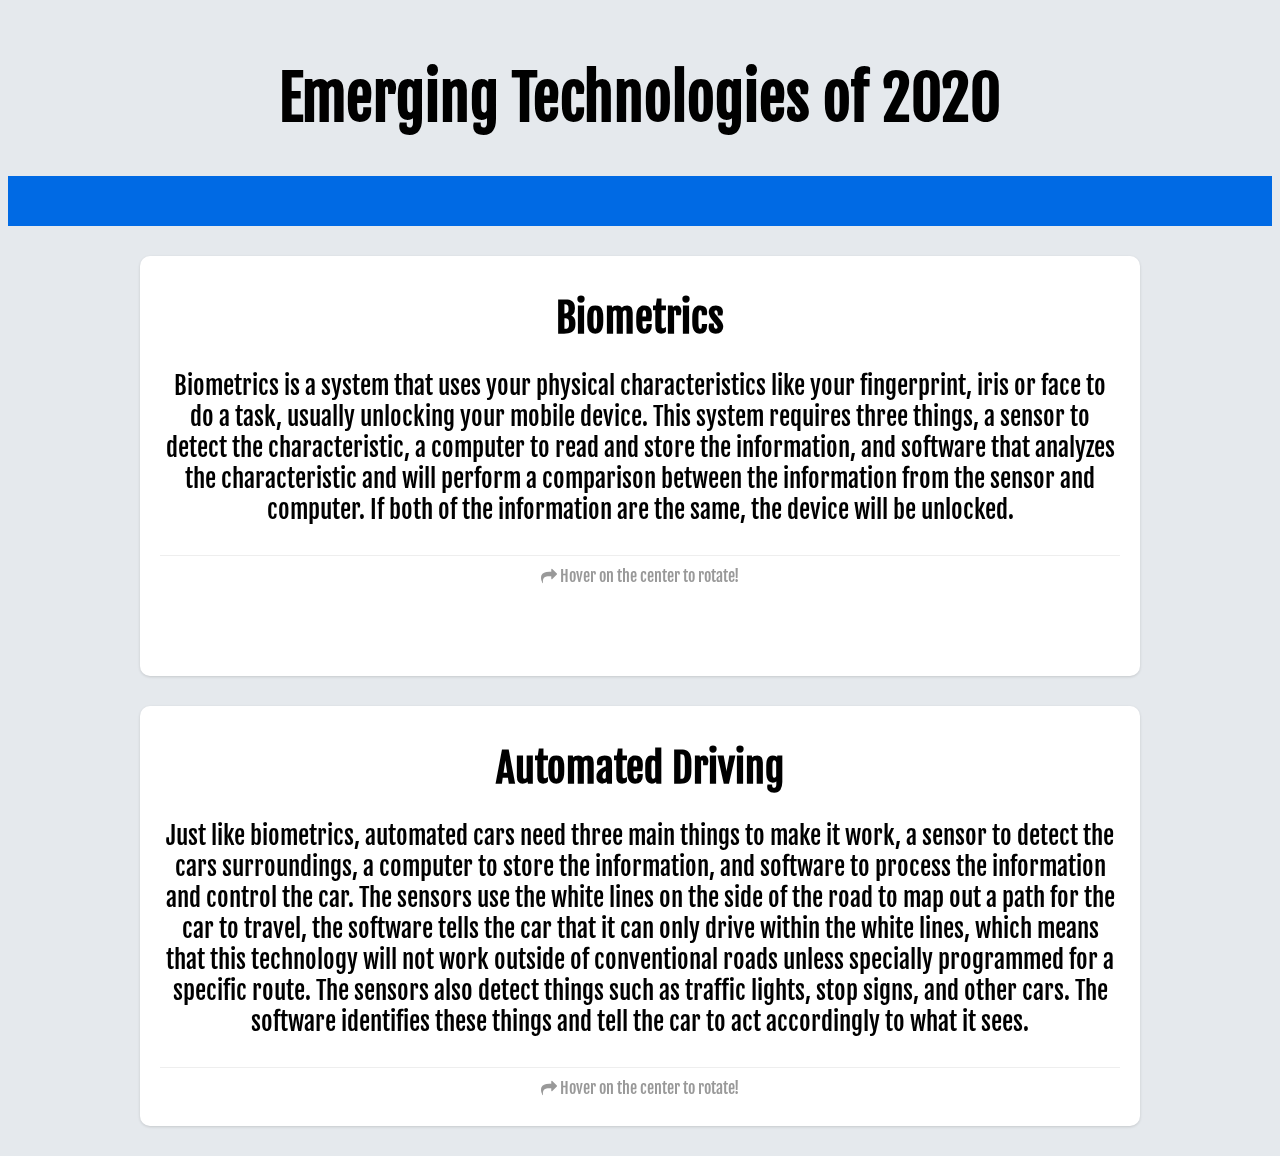
==== index.html @ e579bd13 "Finished automated driving card" ====
<!DOCTYPE html>
<html>
  <head>
    <title>Emerging Tech of 2020</title>

    <link href="css/rotating-card.css" rel="stylesheet" />
    <link
      href="https://netdna.bootstrapcdn.com/font-awesome/4.5.0/css/font-awesome.min.css"
      rel="stylesheet"
    />
    <link
      href="https://fonts.googleapis.com/css2?family=Fjalla+One&display=swap"
      rel="stylesheet"
    />
  </head>
  <body>
    <h1 id="mainTitle">Emerging Technologies of 2020</h1>
    <div id="header"></div>

        <!-- BIOMETRICS CARD -->
        <div class="card-container">
        <div class="card">
            <div class="front">
            <div class="content">
                <div class="main">
                <h1 class="cardName">Biometrics</h1>
                <p class="text-center">
                    Biometrics is a system that uses your physical characteristics like your 
                    fingerprint, iris or face to do a task, usually unlocking your mobile device. 
                    This system requires three things, a sensor to detect the characteristic, a 
                    computer to read and store the information, and software that analyzes the 
                    characteristic and will perform a comparison between the information from the 
                    sensor and computer. If both of the information are the same, the device will 
                    be unlocked. 
                </p>
                </div>
                <div class="footer">
                <div class="rating">
                    <i class="fa fa-mail-forward"></i> Hover on the center to rotate!
                </div>
                </div>
            </div>
            </div>
            <!-- BACK PANEL -->
            <div class="back">
            <div class="content">
                <div class="main">
                <p class="text-center">
                    <h2>Pros:</h2>
                    <ul>
                        <li>
                            It is nearly impossible to forget or lose the security key which is always
                            attached to you. Your body parts are special to you and hard to copy.
                        </li>
                        <li>
                            These systems work faster than inputting passwords manually which makes it
                            more convenient.
                        </li>
                    </ul>
                    <h2>Cons:</h2>
                    <ul>
                        <li>
                            If you the part of you that is registered to the system is damaged or had its
                            appearance altered, the system will not recognize it.
                        </li>
                    </ul>
                </p>
                    </div>
                </div>
                </div>
            </div>
            </div>
            </div>
            <!-- END OF BACK PANEL -->
        </div>
        <!-- END OF CARD -->
        </div>
        <!-- END OF CARD CONTAINER -->
        
        <!-- AUTOMATED DRIVING CARD-->
        <div class="card-container">
            <div class="card">
                <div class="front">
                <div class="content">
                    <div class="main">
                    <h1 class="cardName">Automated Driving</h1>
                    <p class="text-center">
                        Just like biometrics, automated cars need three main things to make it 
                        work, a sensor to detect the cars surroundings, a computer to store the 
                        information, and software to process the information and control the car. 
                        The sensors use the white lines on the side of the road to map out a path 
                        for the car to travel, the software tells the car that it can only drive 
                        within the white lines, which means that this technology will not work 
                        outside of conventional roads unless specially programmed for a specific 
                        route. The sensors also detect things such as traffic lights, stop signs, 
                        and other cars. The software identifies these things and tell the car to 
                        act accordingly to what it sees. 
                    </p>
                    </div>
                    <div class="footer">
                    <div class="rating"></div>
                        <i class="fa fa-mail-forward"></i> Hover on the center to rotate!
                    </div>
                    </div>
                </div>
                </div>
                <!-- BACK PANEL -->
                <div class="back">
                <div class="content">
                    <div class="main">
                    <p class="text-center">
                        <h2>Pros:</h2>
                        <ul>
                            <li>
                                Better traffic control due to cars being able to communicate with each
                                other and coordinate movement.
                            </li>
                            <li>
                                Less accidents as cars are always alert and have 360 degree vision.
                            </li>
                        </ul>
                        <h2>Cons:</h2>
                        <ul>
                            <li>
                                A human is always needed in the drivers seat to take control just in 
                                case the system fails.
                            </li>
                            <li>
                                Weather may block the sensors, preventing them from working properly.
                            </li>
                        </ul>
                    </p>
                        </div>
                    </div>
                    </div>
                </div>
                </div>
                </div>
                <!-- END OF BACK PANEL -->
            </div>
            <!-- END OF CARD -->
            </div>
            <!-- END OF CARD CONTAINER -->
    
  </body>
</html>
---- css/rotating-card.css ----
/* MY CSS */
#mainTitle {
  font-size: 60px;
  text-align: center;
  font-family: "Fjalla One", sans-serif;
}

#header {
  width: 100%;
  height: 50px;
  margin-bottom: 30px;
  background-color: rgb(0, 106, 228);
}

.card-container {
  margin: auto;
  font-family: "Fjalla One", sans-serif;
  width: 75%;
  height: 75%;
  max-width: 1000px;
  text-align: center;
}

.cardName {
  font-size: 40px;
  color: black;
}

.text-center {
  font-size: 25px;
  color: black;
  margin: auto;
}

.card {
  color: black;
}

h2 {
  color: black;
  font-size: 30px;
}

ul {
  color: black;
  font-size: 25px;
  text-align: left;
  margin: auto;
  bottom: 100px;
}

/* PRESET CSS */
body {
  margin-top: 60px;
  background-color: #e5e9ed;
}
.btn:hover,
.btn:focus,
.btn:active {
  outline: 0 !important;
}
/* entire container, keeps perspective */
.card-container {
  -webkit-perspective: 800px;
  -moz-perspective: 800px;
  -o-perspective: 800px;
  perspective: 800px;
  margin-bottom: 30px;
  position: relative;
}
/* flip the pane when hovered */
.card-container:not(.manual-flip):hover .card,
.card-container.hover.manual-flip .card {
  -webkit-transform: rotateY(180deg);
  -moz-transform: rotateY(180deg);
  -o-transform: rotateY(180deg);
  transform: rotateY(180deg);
}

.card-container.static:hover .card,
.card-container.static.hover .card {
  -webkit-transform: none;
  -moz-transform: none;
  -o-transform: none;
  transform: none;
}
/* flip speed goes here */
.card {
  -webkit-transition: -webkit-transform 0.5s;
  -moz-transition: -moz-transform 0.5s;
  -o-transition: -o-transform 0.5s;
  transition: transform 0.5s;
  -webkit-transform-style: preserve-3d;
  -moz-transform-style: preserve-3d;
  -o-transform-style: preserve-3d;
  transform-style: preserve-3d;
  position: relative;
}

/* hide back of pane during swap */
.front,
.back {
  -webkit-backface-visibility: hidden;
  -moz-backface-visibility: hidden;
  -o-backface-visibility: hidden;
  backface-visibility: hidden;
  position: absolute;
  top: 0;
  left: 0;
  background-color: #fff;
  box-shadow: 0 1px 3px 0 rgba(0, 0, 0, 0.14);
}

/* front pane, placed above back */
.front {
  z-index: 2;
}

/* back, initially hidden pane */
.back {
  -webkit-transform: rotateY(180deg);
  -moz-transform: rotateY(180deg);
  -o-transform: rotateY(180deg);
  transform: rotateY(180deg);
  z-index: 3;
}

.back .btn-simple {
  position: absolute;
  left: 0;
  bottom: 4px;
}
/*        Style       */

.card {
  background: none repeat scroll 0 0 #ffffff;
  border-radius: 4px;
  color: #444444;
}
.card-container,
.front,
.back {
  width: 100%;
  height: 420px;
  border-radius: 10px;
}
.card .cover {
  height: 105px;
  overflow: hidden;
  border-radius: 4px 4px 0 0;
}
.card .cover img {
  width: 100%;
}
.card .user {
  border-radius: 50%;
  display: block;
  height: 120px;
  margin: -55px auto 0;
  overflow: hidden;
  width: 120px;
}
.card .user img {
  background: none repeat scroll 0 0 #ffffff;
  border: 4px solid #ffffff;
  width: 100%;
}

.card .content {
  background-color: rgba(0, 0, 0, 0);
  box-shadow: none;
  padding: 10px 20px 20px;
}
.card .content .main {
  min-height: 160px;
}
.card .back .content .main {
  height: 215px;
}
.card .name {
  font-size: 22px;
  line-height: 28px;
  margin: 10px 0 0;
  text-align: center;
  text-transform: capitalize;
}
.card h5 {
  margin: 5px 0;
  font-weight: 400;
  line-height: 20px;
}
.card .profession {
  color: #999999;
  text-align: center;
  margin-bottom: 20px;
}
.card .footer {
  border-top: 1px solid #eeeeee;
  color: #999999;
  margin: 30px 0 0;
  padding: 10px 0 0;
  text-align: center;
}
.card .footer .social-links {
  font-size: 18px;
}
.card .footer .social-links a {
  margin: 0 7px;
}
.card .footer .btn-simple {
  margin-top: -6px;
}
.card .header {
  padding: 15px 20px;
  height: 90px;
}
.card .motto {
  border-bottom: 1px solid #eeeeee;
  color: #999999;
  font-size: 14px;
  font-weight: 400;
  padding-bottom: 10px;
  text-align: center;
}

.card .stats-container {
  width: 100%;
  margin-top: 50px;
}
.card .stats {
  display: block;
  float: left;
  width: 33.333333%;
  text-align: center;
}

.card .stats:first-child {
  border-right: 1px solid #eeeeee;
}
.card .stats:last-child {
  border-left: 1px solid #eeeeee;
}
.card .stats h4 {
  font-weight: 300;
  margin-bottom: 5px;
}
.card .stats p {
  color: #777777;
}
/*      Just for presentation        */

.title {
  color: #506a85;
  text-align: center;
  font-weight: 300;
  font-size: 44px;
  margin-bottom: 90px;
  line-height: 90%;
}
.title small {
  font-size: 17px;
  color: #999;
  text-transform: uppercase;
  margin: 0;
}
.space-30 {
  height: 30px;
  display: block;
}
.space-50 {
  height: 50px;
  display: block;
}
.space-200 {
  height: 200px;
  display: block;
}
.white-board {
  background-color: #ffffff;
  min-height: 200px;
  padding: 60px 60px 20px;
}
.ct-heart {
  color: #f74933;
}

pre.prettyprint {
  background-color: #ffffff;
  border: 1px solid #999;
  margin-top: 20px;
  padding: 20px;
  text-align: left;
}
.atv,
.str {
  color: #05ae0e;
}
.tag,
.pln,
.kwd {
  color: #3472f7;
}
.atn {
  color: #2c93ff;
}
.pln {
  color: #333;
}
.com {
  color: #999;
}

.btn-simple {
  opacity: 0.8;
  color: #666666;
  background-color: transparent;
}

.btn-simple:hover,
.btn-simple:focus {
  background-color: transparent;
  box-shadow: none;
  opacity: 1;
}
.btn-simple i {
  font-size: 16px;
}

.navbar-brand-logo {
  padding: 0;
}
.navbar-brand-logo .logo {
  border: 1px solid #333333;
  border-radius: 50%;
  float: left;
  overflow: hidden;
  width: 60px;
}
.navbar .navbar-brand-logo .brand {
  color: #ffffff;
  float: left;
  font-size: 18px;
  font-weight: 400;
  line-height: 20px;
  margin-left: 10px;
  margin-top: 10px;
  width: 60px;
}
.navbar-default .navbar-brand-logo .brand {
  color: #555;
}

/*       Fix bug for IE      */

@media screen and (-ms-high-contrast: active), (-ms-high-contrast: none) {
  .front,
  .back {
    -ms-backface-visibility: visible;
    backface-visibility: visible;
  }

  .back {
    visibility: hidden;
    -ms-transition: all 0.2s cubic-bezier(0.92, 0.01, 0.83, 0.67);
  }
  .front {
    z-index: 4;
  }
  .card-container:not(.manual-flip):hover .back,
  .card-container.manual-flip.hover .back {
    z-index: 5;
    visibility: visible;
  }
}
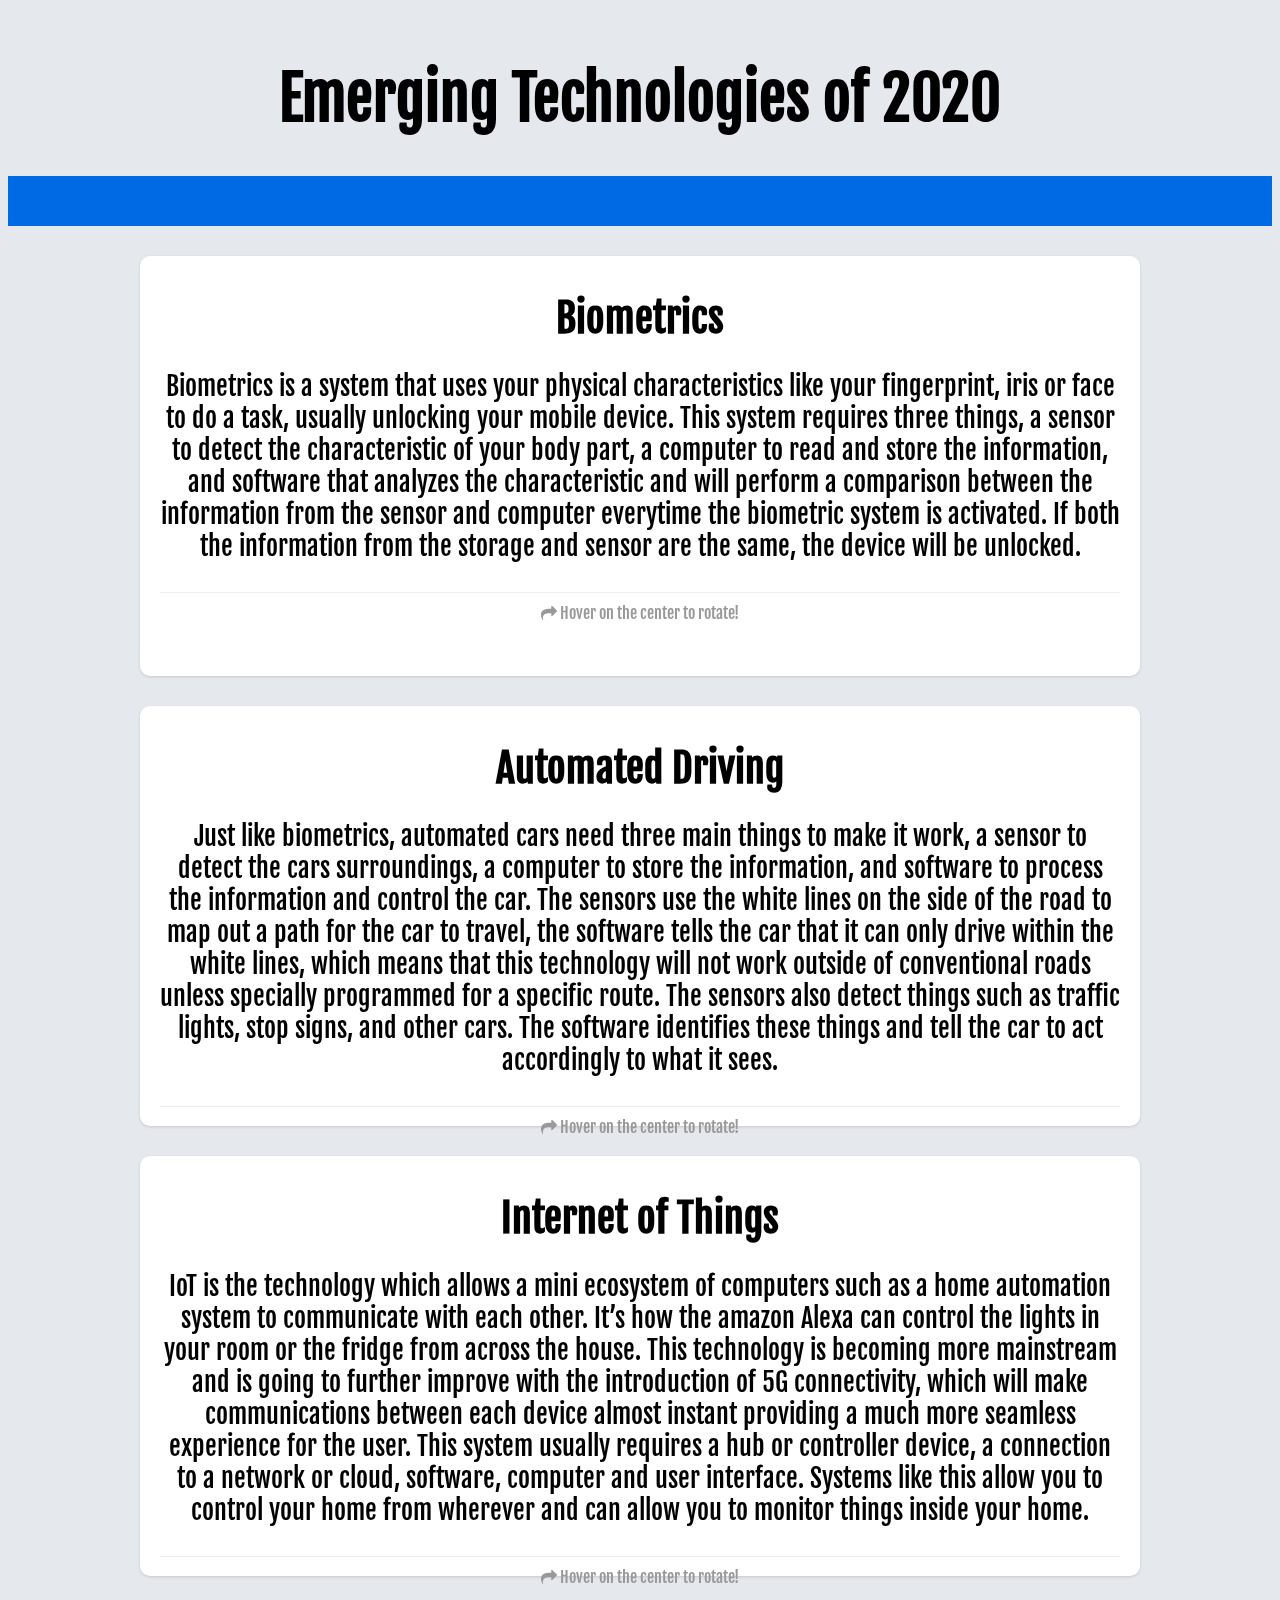
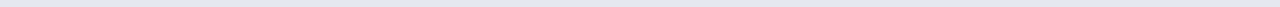
==== commit 81a8b1b7: "Finished IoT card" ====
--- a/index.html
+++ b/index.html
@@ -27,11 +27,12 @@
                 <p class="text-center">
                     Biometrics is a system that uses your physical characteristics like your 
                     fingerprint, iris or face to do a task, usually unlocking your mobile device. 
-                    This system requires three things, a sensor to detect the characteristic, a 
-                    computer to read and store the information, and software that analyzes the 
-                    characteristic and will perform a comparison between the information from the 
-                    sensor and computer. If both of the information are the same, the device will 
-                    be unlocked. 
+                    This system requires three things, a sensor to detect the characteristic of 
+                    your body part, a computer to read and store the information, and software 
+                    that analyzes the characteristic and will perform a comparison between the 
+                    information from the sensor and computer everytime the biometric system is 
+                    activated. If both the information from the storage and sensor are the same,
+                    the device will be unlocked. 
                 </p>
                 </div>
                 <div class="footer">
@@ -85,20 +86,21 @@
                     <div class="main">
                     <h1 class="cardName">Automated Driving</h1>
                     <p class="text-center">
-                        Just like biometrics, automated cars need three main things to make it 
-                        work, a sensor to detect the cars surroundings, a computer to store the 
-                        information, and software to process the information and control the car. 
-                        The sensors use the white lines on the side of the road to map out a path 
-                        for the car to travel, the software tells the car that it can only drive 
-                        within the white lines, which means that this technology will not work 
-                        outside of conventional roads unless specially programmed for a specific 
-                        route. The sensors also detect things such as traffic lights, stop signs, 
-                        and other cars. The software identifies these things and tell the car to 
-                        act accordingly to what it sees. 
+                        Just like biometrics, automated cars need three main things 
+                        to make it work, a sensor to detect the cars surroundings, a 
+                        computer to store the information, and software to process the 
+                        information and control the car. The sensors use the white lines 
+                        on the side of the road to map out a path for the car to travel, 
+                        the software tells the car that it can only drive within the 
+                        white lines, which means that this technology will not work 
+                        outside of conventional roads unless specially programmed for 
+                        a specific route. The sensors also detect things such as traffic 
+                        lights, stop signs, and other cars. The software identifies 
+                        these things and tell the car to act accordingly to what it sees. 
                     </p>
                     </div>
                     <div class="footer">
-                    <div class="rating"></div>
+                    <div class="rating">
                         <i class="fa fa-mail-forward"></i> Hover on the center to rotate!
                     </div>
                     </div>
@@ -112,8 +114,8 @@
                         <h2>Pros:</h2>
                         <ul>
                             <li>
-                                Better traffic control due to cars being able to communicate with each
-                                other and coordinate movement.
+                                Better traffic control due to cars being able to communicate with each other and
+                                coordinate movement.
                             </li>
                             <li>
                                 Less accidents as cars are always alert and have 360 degree vision.
@@ -122,7 +124,7 @@
                         <h2>Cons:</h2>
                         <ul>
                             <li>
-                                A human is always needed in the drivers seat to take control just in 
+                                A human is always needed in the drivers seat to take control just in
                                 case the system fails.
                             </li>
                             <li>
@@ -141,6 +143,75 @@
             <!-- END OF CARD -->
             </div>
             <!-- END OF CARD CONTAINER -->
+            
     
+            <!-- INTERNET OF THINGS CARD -->
+            <div class="card-container">
+                <div class="card">
+                    <div class="front">
+                    <div class="content">
+                        <div class="main">
+                        <h1 class="cardName">Internet of Things</h1>
+                        <p class="text-center">
+                            IoT is the technology which allows a mini ecosystem of computers such as
+                            a home automation system to communicate with each other. It’s how the 
+                            amazon Alexa can control the lights in your room or the fridge from 
+                            across the house. This technology is becoming more mainstream and is 
+                            going to further improve with the introduction of 5G connectivity, 
+                            which will make communications between each device almost instant 
+                            providing a much more seamless experience for the user. This system 
+                            usually requires a hub or controller device, a connection to a network 
+                            or cloud, software, computer and user interface. Systems like this 
+                            allow you to control your home from wherever and can allow you to 
+                            monitor things inside your home.
+                        </p>
+                        </div>
+                        <div class="footer">
+                        <div class="rating">
+                            <i class="fa fa-mail-forward"></i> Hover on the center to rotate!
+                        </div>
+                        </div>
+                    </div>
+                    </div>
+                    <!-- BACK PANEL -->
+                    <div class="back">
+                    <div class="content">
+                        <div class="main">
+                        <p class="text-center">
+                            <h2>Pros:</h2>
+                            <ul>
+                                <li>
+                                    Ease of access to nearby technology.
+                                </li>
+                                <li>
+                                    Remote control of your home and its appliances, allowing you to
+                                    control your home even when you're not there.
+                                </li>
+                            </ul>
+                            <h2>Cons:</h2>
+                            <ul>
+                                <li>
+                                    Security risks are high and having someone else gain access to
+                                    your home can let them control your home and spy on you through
+                                    cameras and microphones.
+                                </li>
+                                <li>
+                                    The products can be expensive, especially for the whole ecosystem.
+                                </li>
+                            </ul>
+                        </p>
+                            </div>
+                        </div>
+                        </div>
+                    </div>
+                    </div>
+                    </div>
+                    <!-- END OF BACK PANEL -->
+                </div>
+                <!-- END OF CARD -->
+                </div>
+                <!-- END OF CARD CONTAINER -->
+                
+        
   </body>
 </html>
--- a/css/rotating-card.css
+++ b/css/rotating-card.css
@@ -16,7 +16,7 @@
   margin: auto;
   font-family: "Fjalla One", sans-serif;
   width: 75%;
-  height: 75%;
+  height: 750px;
   max-width: 1000px;
   text-align: center;
 }
@@ -27,13 +27,9 @@
 }
 
 .text-center {
-  font-size: 25px;
+  font-size: 26px;
   color: black;
   margin: auto;
-}
-
-.card {
-  color: black;
 }
 
 h2 {
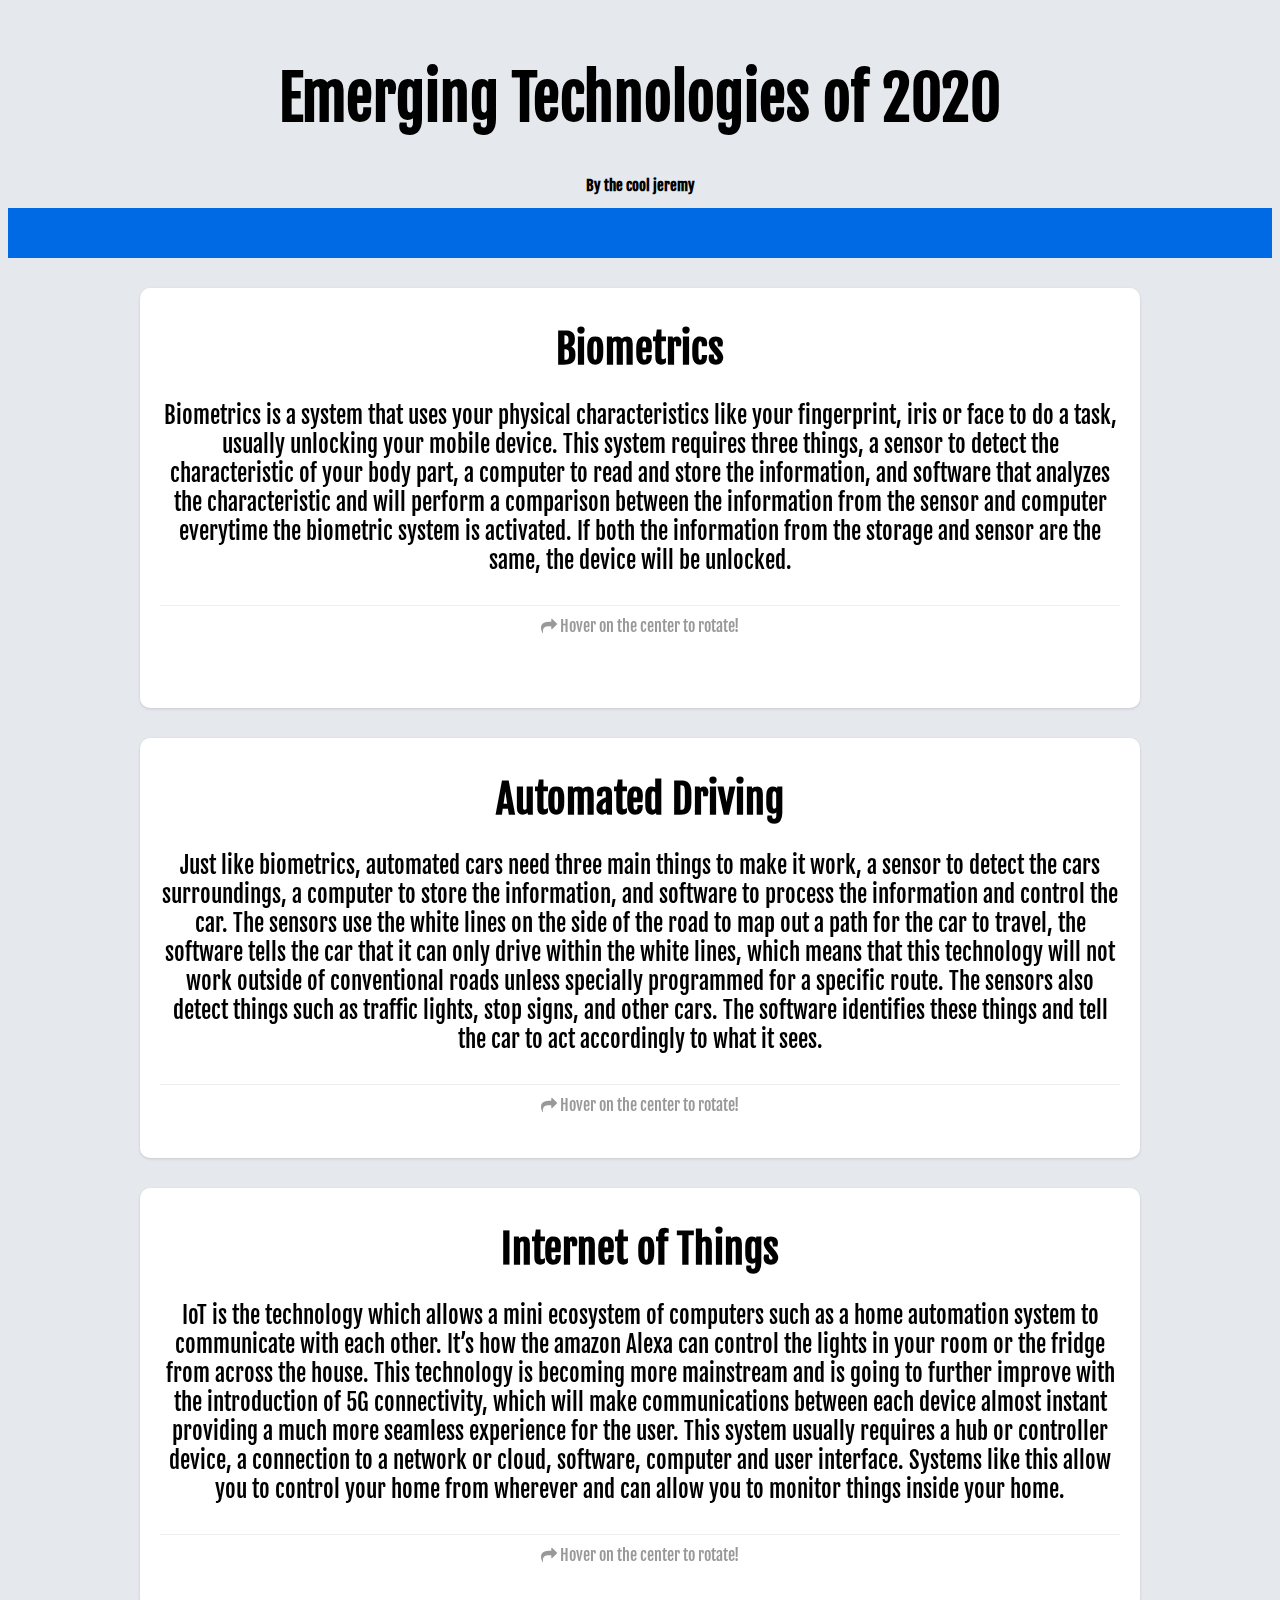
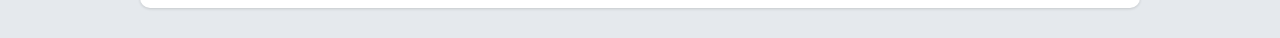
==== commit 633ac49a: "Finalised project, could use css touch ups" ====
--- a/index.html
+++ b/index.html
@@ -3,7 +3,7 @@
   <head>
     <title>Emerging Tech of 2020</title>
 
-    <link href="css/rotating-card.css" rel="stylesheet" />
+    <link href="index.css" rel="stylesheet" />
     <link
       href="https://netdna.bootstrapcdn.com/font-awesome/4.5.0/css/font-awesome.min.css"
       rel="stylesheet"
@@ -15,6 +15,7 @@
   </head>
   <body>
     <h1 id="mainTitle">Emerging Technologies of 2020</h1>
+    <h2 class="subTitle">By the cool jeremy</h2>
     <div id="header"></div>
 
         <!-- BIOMETRICS CARD -->
--- a/index.css
+++ b/index.css
@@ -0,0 +1,221 @@
+/* MY CSS */
+#mainTitle {
+  font-size: 60px;
+  text-align: center;
+  font-family: "Fjalla One", sans-serif;
+  color: black;
+}
+
+.subTitle {
+  font-size: 15px;
+  color: black;
+}
+
+#header {
+  width: 100%;
+  height: 50px;
+  margin-bottom: 30px;
+  background-color: rgb(0, 106, 228);
+}
+
+.card-container {
+  margin: auto;
+  font-family: "Fjalla One", sans-serif;
+  max-width: 1000px;
+  text-align: center;
+}
+
+.cardName {
+  font-size: 40px;
+  color: black;
+}
+
+.text-center {
+  font-size: 23px;
+  color: black;
+  margin: auto;
+}
+
+h2 {
+  color: black;
+  font-size: 30px;
+  font-family: "Fjalla One", sans-serif;
+  text-align: center;
+}
+
+ul {
+  color: black;
+  font-size: 25px;
+  text-align: left;
+  margin: auto;
+  bottom: 100px;
+}
+
+body {
+  margin-top: 60px;
+  background-color: #e5e9ed;
+}
+
+.btn:hover,
+.btn:focus,
+.btn:active {
+  outline: 0 !important;
+}
+
+/* entire card container */
+.card-container {
+  -webkit-perspective: 800px;
+  -moz-perspective: 800px;
+  -o-perspective: 800px;
+  perspective: 800px;
+  margin-bottom: 30px;
+  position: relative;
+}
+
+/* flip the pane when hovered */
+.card-container:not(.manual-flip):hover .card,
+.card-container.hover.manual-flip .card {
+  -webkit-transform: rotateY(180deg);
+  -moz-transform: rotateY(180deg);
+  -o-transform: rotateY(180deg);
+  transform: rotateY(180deg);
+}
+
+.card-container.static:hover .card,
+.card-container.static.hover .card {
+  -webkit-transform: none;
+  -moz-transform: none;
+  -o-transform: none;
+  transform: none;
+}
+
+/* card flip speed */
+.card {
+  -webkit-transition: -webkit-transform 0.5s;
+  -moz-transition: -moz-transform 0.5s;
+  -o-transition: -o-transform 0.5s;
+  transition: transform 0.5s;
+  -webkit-transform-style: preserve-3d;
+  -moz-transform-style: preserve-3d;
+  -o-transform-style: preserve-3d;
+  transform-style: preserve-3d;
+  position: relative;
+}
+
+/* to hide back of card */
+.front,
+.back {
+  -webkit-backface-visibility: hidden;
+  -moz-backface-visibility: hidden;
+  -o-backface-visibility: hidden;
+  backface-visibility: hidden;
+  position: absolute;
+  top: 0;
+  left: 0;
+  background-color: #fff;
+  box-shadow: 0 1px 3px 0 rgba(0, 0, 0, 0.14);
+}
+
+.front {
+  z-index: 2;
+}
+
+.back {
+  -webkit-transform: rotateY(180deg);
+  -moz-transform: rotateY(180deg);
+  -o-transform: rotateY(180deg);
+  transform: rotateY(180deg);
+  z-index: 3;
+}
+
+.card-container,
+.front,
+.back {
+  width: 100%;
+  height: 420px;
+  border-radius: 10px;
+}
+
+.card .user {
+  border-radius: 50%;
+  display: block;
+  height: 120px;
+  margin: -55px auto 0;
+  overflow: hidden;
+  width: 120px;
+}
+
+.card .content {
+  background-color: rgba(0, 0, 0, 0);
+  box-shadow: none;
+  padding: 10px 20px 20px;
+}
+
+.card .content .main {
+  min-height: 160px;
+}
+
+.card .back .content .main {
+  height: 215px;
+}
+
+.card .name {
+  font-size: 22px;
+  line-height: 28px;
+  margin: 10px 0 0;
+  text-align: center;
+  text-transform: capitalize;
+}
+
+.card h5 {
+  margin: 5px 0;
+  font-weight: 400;
+  line-height: 20px;
+}
+
+.card .footer {
+  border-top: 1px solid #eeeeee;
+  color: #999999;
+  margin: 30px 0 0;
+  padding: 10px 0 0;
+  text-align: center;
+}
+.card .header {
+  padding: 15px 20px;
+  height: 90px;
+}
+
+.card .stats-container {
+  width: 100%;
+  margin-top: 50px;
+}
+
+.card .stats {
+  display: block;
+  float: left;
+  width: 33.333333%;
+  text-align: center;
+}
+
+/* Fix bug for IE */
+
+@media screen and (-ms-high-contrast: active), (-ms-high-contrast: none) {
+  .front,
+  .back {
+    -ms-backface-visibility: visible;
+    backface-visibility: visible;
+  }
+
+  .back {
+    visibility: hidden;
+    -ms-transition: all 0.2s cubic-bezier(0.92, 0.01, 0.83, 0.67);
+  }
+  .front {
+    z-index: 4;
+  }
+  .card-container:not(.manual-flip):hover .back,
+  .card-container.manual-flip.hover .back {
+    z-index: 5;
+    visibility: visible;
+  }
+}
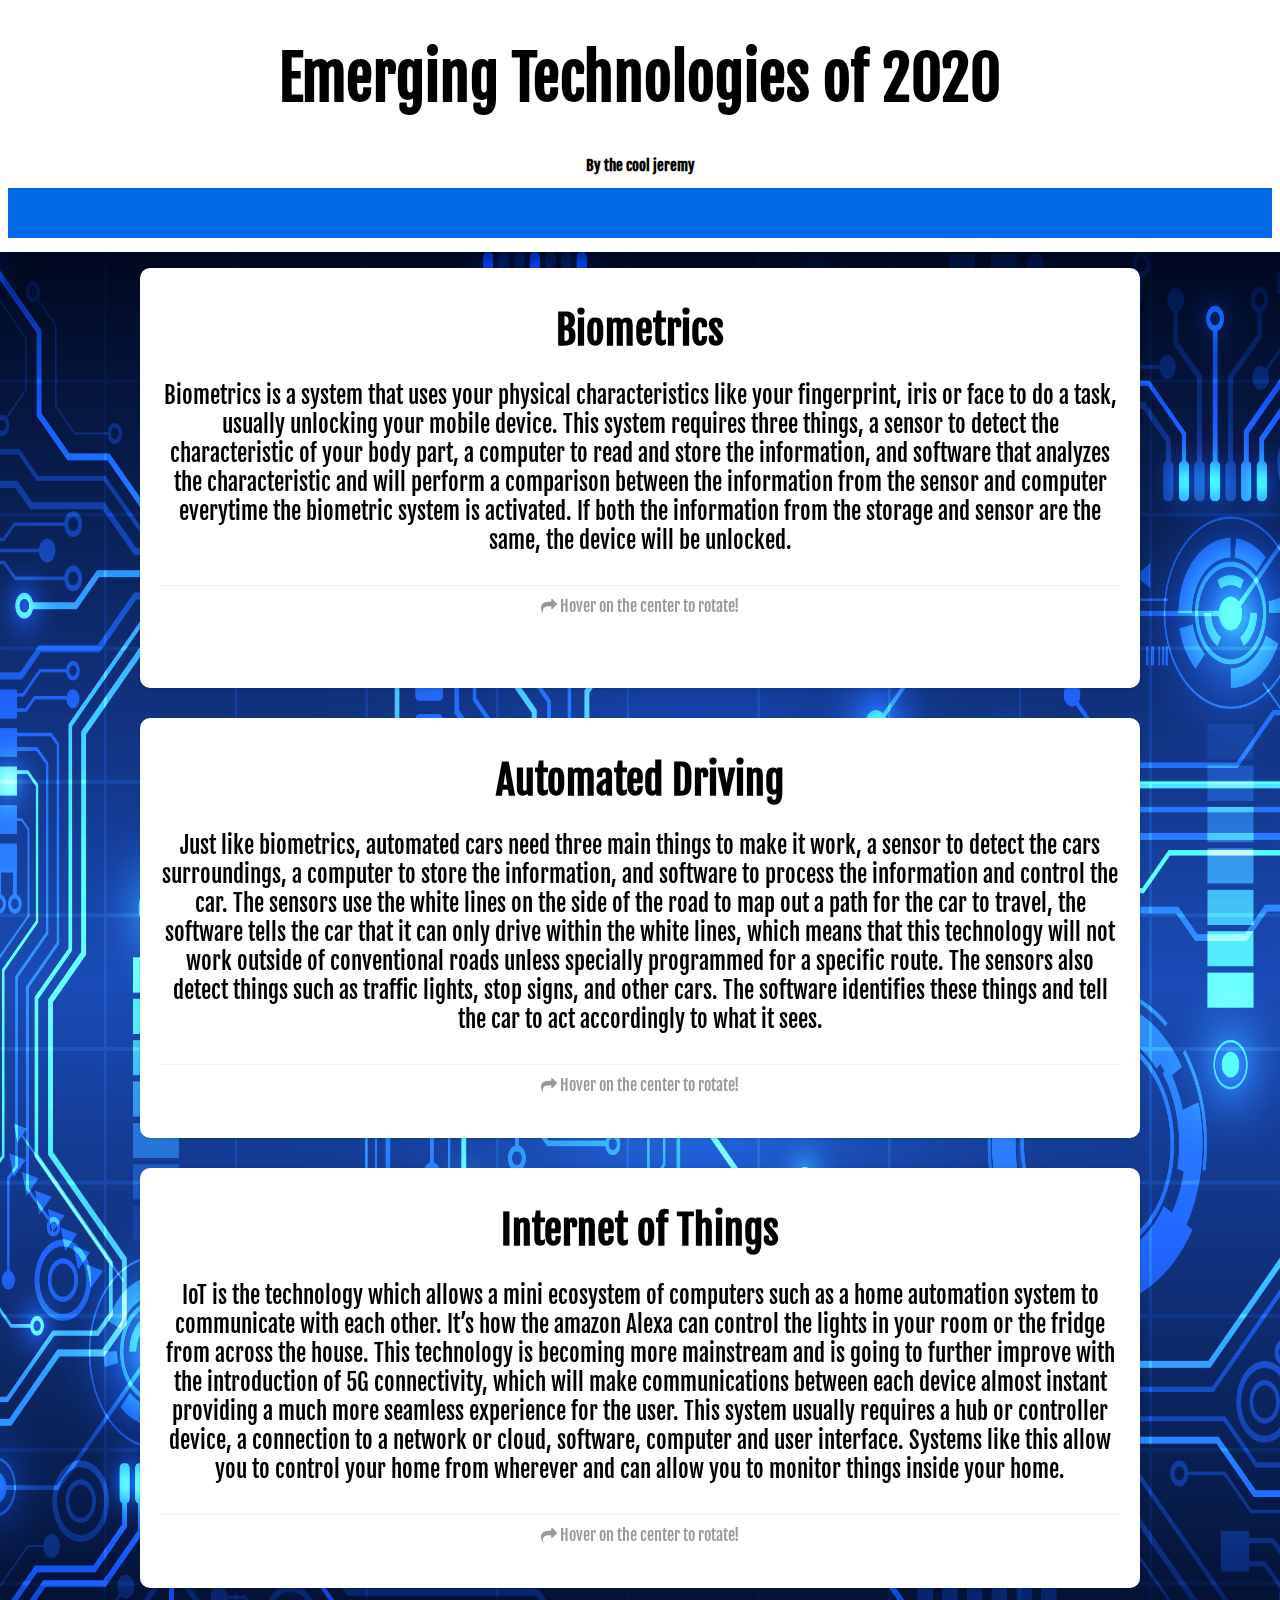
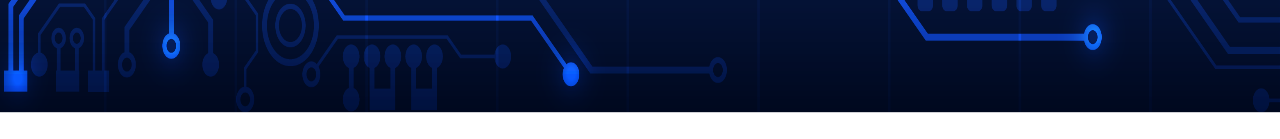
==== commit 9b847c53: "Added background image" ====
--- a/index.html
+++ b/index.html
@@ -17,6 +17,9 @@
     <h1 id="mainTitle">Emerging Technologies of 2020</h1>
     <h2 class="subTitle">By the cool jeremy</h2>
     <div id="header"></div>
+    <div id="background">
+        <img src="site_background.png" class="stretch" alt="" />
+    </div>
 
         <!-- BIOMETRICS CARD -->
         <div class="card-container">
--- a/index.css
+++ b/index.css
@@ -51,9 +51,17 @@
   bottom: 100px;
 }
 
-body {
-  margin-top: 60px;
-  background-color: #e5e9ed;
+#background {
+  width: 100%;
+  height: 100%;
+  position: absolute;
+  right: 75px;
+  top: 205px;
+}
+
+.stretch {
+  width: 120%;
+  height: 170%;
 }
 
 .btn:hover,
@@ -196,26 +204,3 @@
   width: 33.333333%;
   text-align: center;
 }
-
-/* Fix bug for IE */
-
-@media screen and (-ms-high-contrast: active), (-ms-high-contrast: none) {
-  .front,
-  .back {
-    -ms-backface-visibility: visible;
-    backface-visibility: visible;
-  }
-
-  .back {
-    visibility: hidden;
-    -ms-transition: all 0.2s cubic-bezier(0.92, 0.01, 0.83, 0.67);
-  }
-  .front {
-    z-index: 4;
-  }
-  .card-container:not(.manual-flip):hover .back,
-  .card-container.manual-flip.hover .back {
-    z-index: 5;
-    visibility: visible;
-  }
-}
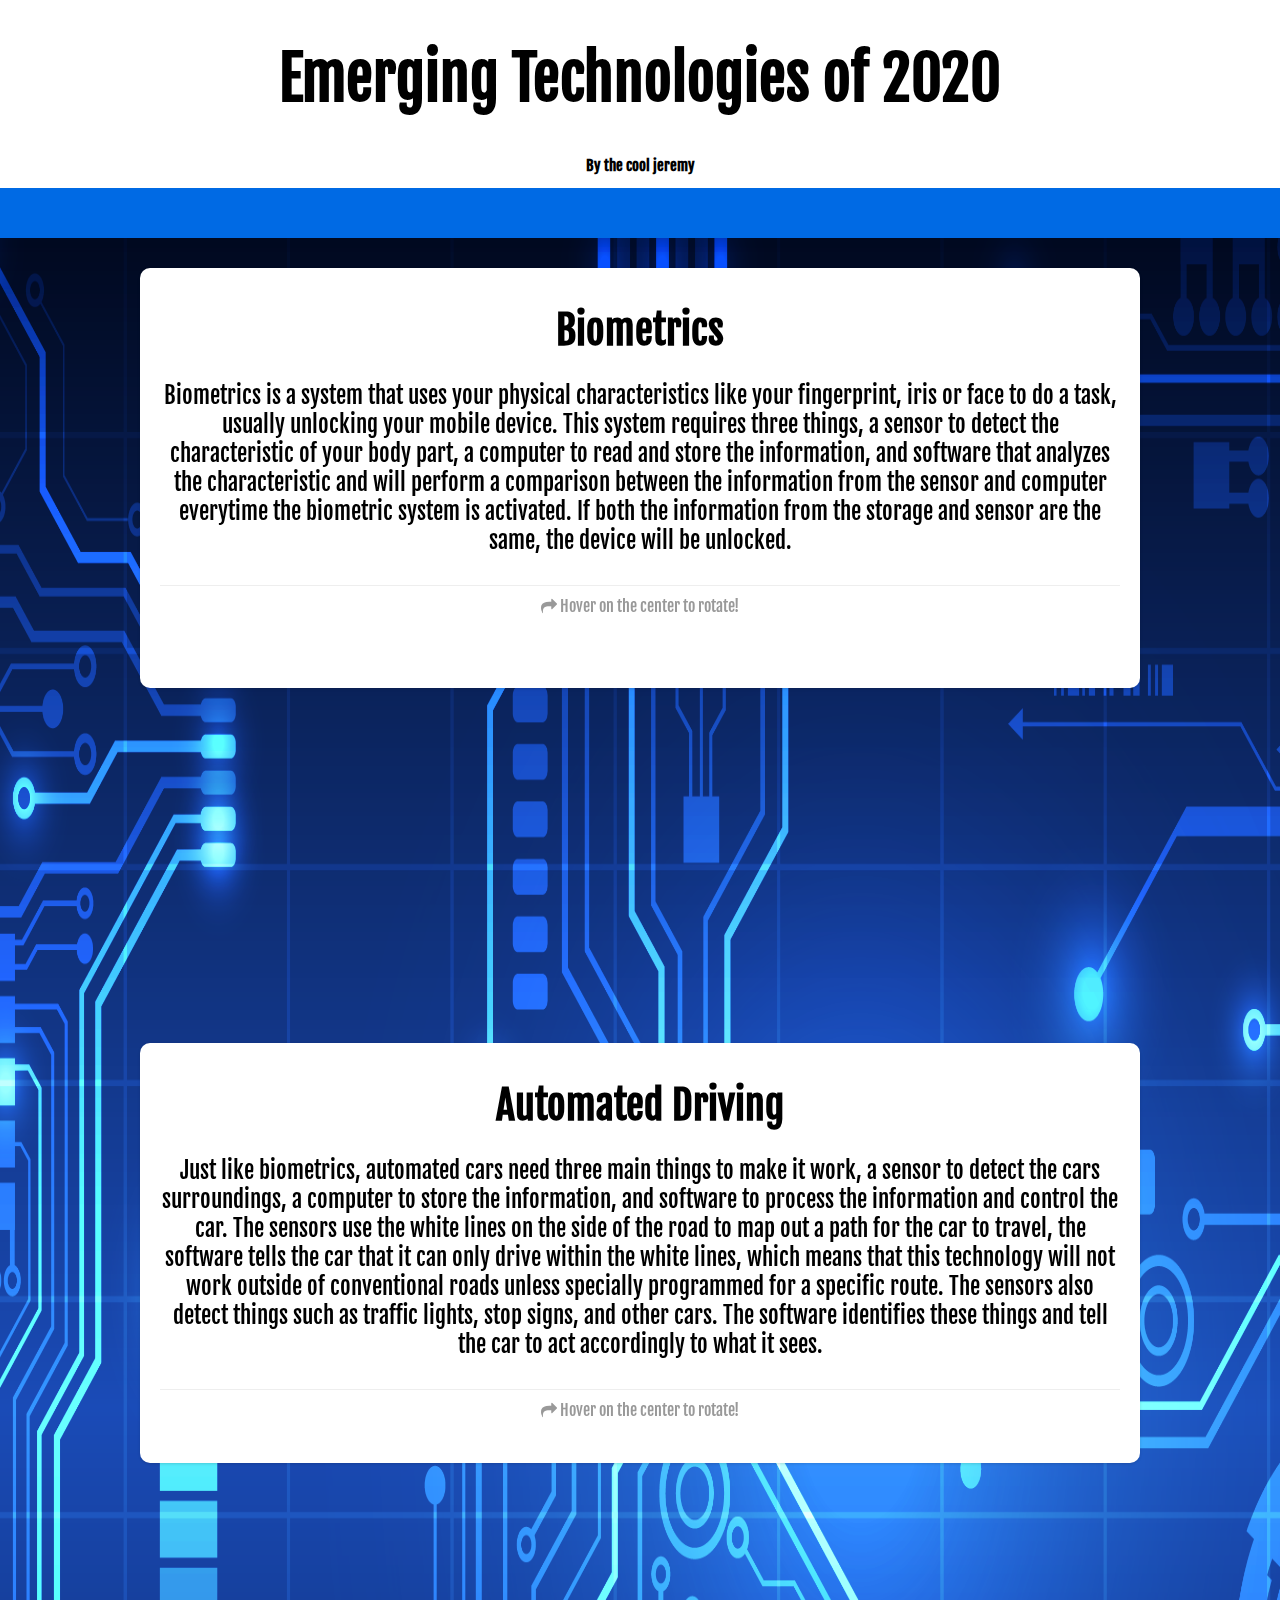
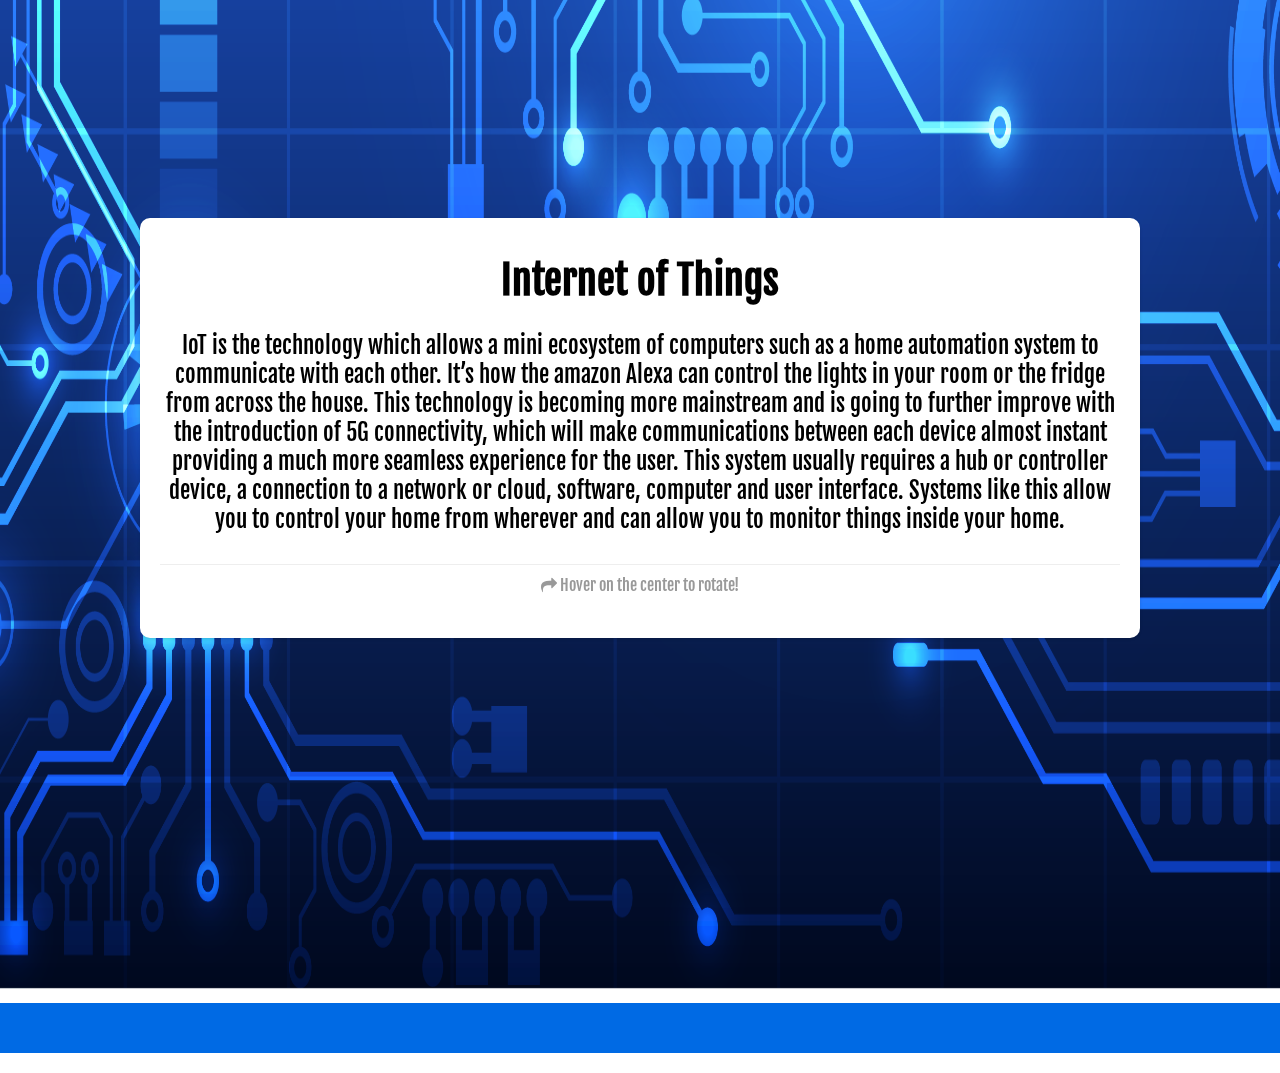
==== commit 14ccd019: "Added videos" ====
--- a/index.html
+++ b/index.html
@@ -82,6 +82,12 @@
         </div>
         <!-- END OF CARD CONTAINER -->
         
+        <iframe id="bioVid" width="560" height="315" 
+        src="https://www.youtube.com/embed/h-gxQkUSPJ4" frameborder="0" 
+        allow="accelerometer; autoplay; encrypted-media; gyroscope; picture-in-picture" 
+        allowfullscreen>
+        </iframe>
+
         <!-- AUTOMATED DRIVING CARD-->
         <div class="card-container">
             <div class="card">
@@ -148,7 +154,12 @@
             </div>
             <!-- END OF CARD CONTAINER -->
             
-    
+            <iframe id="autoVid" width="560" height="315" 
+            src="https://www.youtube.com/embed/AiOxUcDgsa8" 
+            frameborder="0" allow="accelerometer; autoplay; encrypted-media; gyroscope; picture-in-picture"
+            allowfullscreen>
+            </iframe>
+
             <!-- INTERNET OF THINGS CARD -->
             <div class="card-container">
                 <div class="card">
@@ -213,9 +224,14 @@
                     <!-- END OF BACK PANEL -->
                 </div>
                 <!-- END OF CARD -->
-                </div>
+            </div>
                 <!-- END OF CARD CONTAINER -->
                 
-        
+            <iframe id="iotVid" width="560" height="315" 
+            src="https://www.youtube.com/embed/LlhmzVL5bm8" 
+            frameborder="0" allow="accelerometer; autoplay; encrypted-media; gyroscope; picture-in-picture" 
+            allowfullscreen>
+            </iframe>
+        <div id="footer"></div>
   </body>
 </html>
--- a/index.css
+++ b/index.css
@@ -1,4 +1,3 @@
-/* MY CSS */
 #mainTitle {
   font-size: 60px;
   text-align: center;
@@ -12,10 +11,22 @@
 }
 
 #header {
-  width: 100%;
+  position: relative;
+  width: 110%;
   height: 50px;
   margin-bottom: 30px;
   background-color: rgb(0, 106, 228);
+  right: 10px;
+}
+
+#footer {
+  position: relative;
+  width: 110%;
+  height: 50px;
+  margin-bottom: 30px;
+  background-color: rgb(0, 106, 228);
+  right: 10px;
+  top: 10px;
 }
 
 .card-container {
@@ -23,6 +34,7 @@
   font-family: "Fjalla One", sans-serif;
   max-width: 1000px;
   text-align: center;
+  padding-bottom: 325px;
 }
 
 .cardName {
@@ -55,13 +67,38 @@
   width: 100%;
   height: 100%;
   position: absolute;
-  right: 75px;
-  top: 205px;
+  right: 100px;
+  top: 150px;
+  z-index: -1;
 }
 
 .stretch {
-  width: 120%;
-  height: 170%;
+  width: 150%;
+  height: 275%;
+}
+
+#bioVid {
+  position: absolute;
+  margin: auto;
+  top: 870px;
+  left: 50%;
+  transform: translate(-50%, -50%);
+}
+
+#autoVid {
+  position: absolute;
+  margin: auto;
+  top: 1640px;
+  left: 50%;
+  transform: translate(-50%, -50%);
+}
+
+#iotVid {
+  position: absolute;
+  margin: auto;
+  top: 2415px;
+  left: 50%;
+  transform: translate(-50%, -50%);
 }
 
 .btn:hover,
